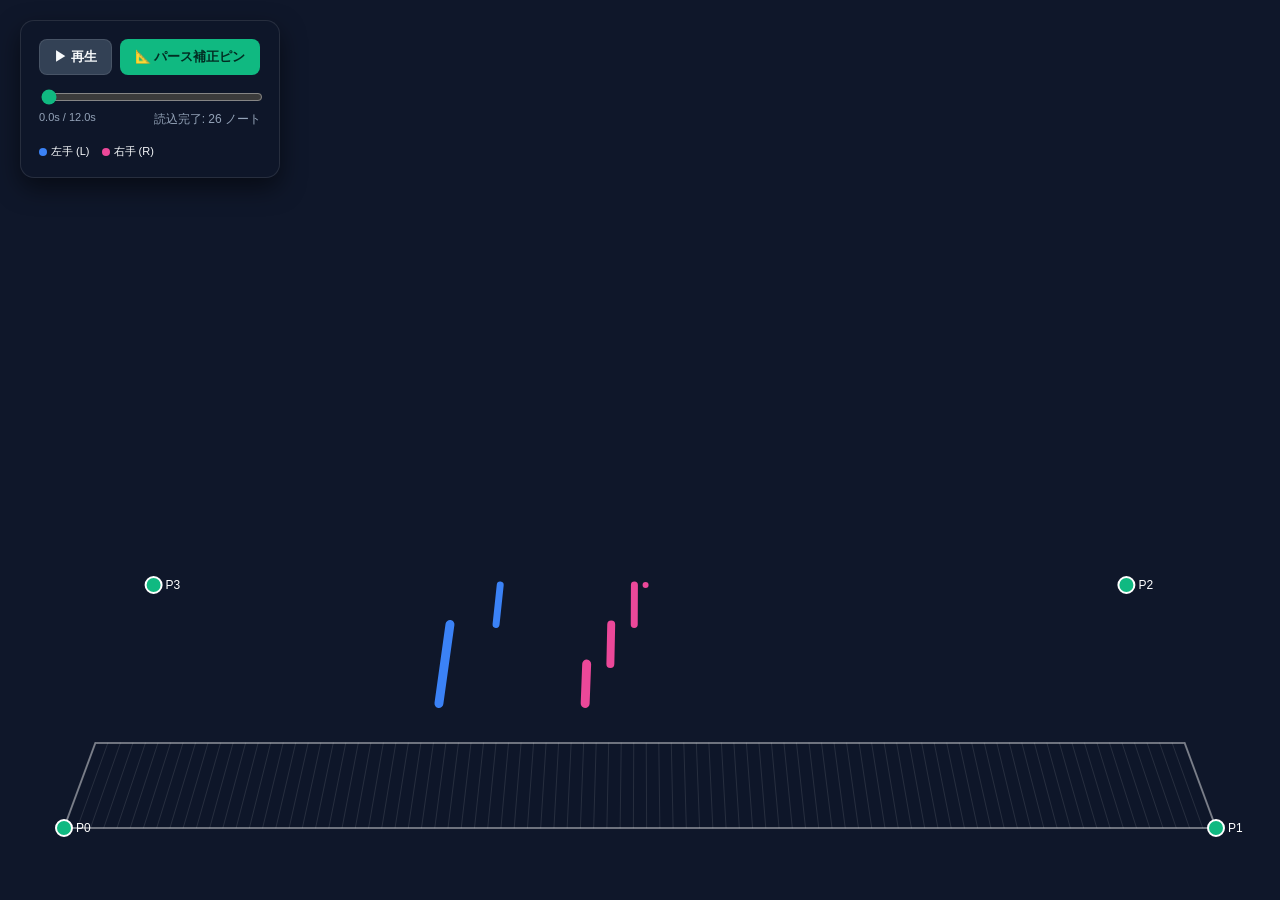
==== web/index.html @ c57ccbf5 "feat(phase1): Complete interactive Web Viewer with Canvas 60fps & Web Audio" ====
<!DOCTYPE html>
<html lang="ja">
<head>
  <meta charset="UTF-8">
  <meta name="viewport" content="width=device-width, initial-scale=1.0">
  <title>Piano Finger Tracker & Visualizer</title>
  <link rel="stylesheet" href="css/viewer.css">
  <script type="module" src="js/main.js"></script>
</head>
<body>
  <div id="app-container">
    <div id="canvas-container">
      <canvas id="viewer-canvas"></canvas>
    </div>

    <!-- HUD コントロール -->
    <div id="ui-controls">
      <div class="controls-row">
        <button id="btn-play">▶ 再生</button>
        <button id="btn-calib" class="active">📐 パース補正ピン</button>
      </div>

      <div class="timeline-container">
        <input type="range" id="time-slider" class="timeline-slider" min="0" max="12.0" step="0.05" value="0">
        <div style="display: flex; justify-content: space-between; font-size: 11px; color: #94a3b8;">
          <span id="time-label">0.0s / 12.0s</span>
          <span id="status-text" class="status-badge">読込中...</span>
        </div>
      </div>

      <div class="legend">
        <div class="legend-item"><div class="legend-dot left"></div>左手 (L)</div>
        <div class="legend-item"><div class="legend-dot right"></div>右手 (R)</div>
      </div>
    </div>
  </div>
</body>
</html>
---- web/css/viewer.css ----
/* web/css/viewer.css */
:root {
  --bg-color: #0f172a;
  --text-color: #f8fafc;
  --accent-color: #10b981;
  --left-hand-color: #3b82f6;
  --right-hand-color: #ec4899;
  --grid-color: rgba(255, 255, 255, 0.15);
}

* {
  box-sizing: border-box;
}

body {
  margin: 0;
  padding: 0;
  background-color: var(--bg-color);
  color: var(--text-color);
  font-family: -apple-system, BlinkMacSystemFont, "Segoe UI", Roboto, sans-serif;
  overflow: hidden;
  user-select: none;
}

#app-container {
  position: relative;
  width: 100vw;
  height: 100vh;
  display: flex;
  flex-direction: column;
}

#canvas-container {
  position: absolute;
  top: 0;
  left: 0;
  width: 100%;
  height: 100%;
  z-index: 1;
}

#viewer-canvas {
  width: 100%;
  height: 100%;
  display: block;
}

#ui-controls {
  position: absolute;
  top: 20px;
  left: 20px;
  z-index: 10;
  background: rgba(15, 23, 42, 0.85);
  backdrop-filter: blur(8px);
  padding: 18px;
  border-radius: 14px;
  border: 1px solid rgba(255, 255, 255, 0.1);
  display: flex;
  flex-direction: column;
  gap: 12px;
  box-shadow: 0 10px 25px rgba(0, 0, 0, 0.5);
  min-width: 260px;
}

.controls-row {
  display: flex;
  gap: 8px;
  align-items: center;
}

button {
  background: #334155;
  color: #f8fafc;
  border: 1px solid rgba(255, 255, 255, 0.1);
  padding: 8px 14px;
  border-radius: 8px;
  cursor: pointer;
  font-size: 13px;
  font-weight: 600;
  transition: all 0.2s;
  display: flex;
  align-items: center;
  gap: 6px;
}

button:hover {
  background: #475569;
}

button.active {
  background: var(--accent-color);
  color: #022c22;
  border-color: transparent;
}

.timeline-container {
  display: flex;
  flex-direction: column;
  gap: 4px;
}

.timeline-slider {
  width: 100%;
  accent-color: var(--accent-color);
}

.status-badge {
  font-size: 12px;
  color: #94a3b8;
  display: flex;
  align-items: center;
  gap: 6px;
}

.legend {
  display: flex;
  gap: 12px;
  font-size: 11px;
  margin-top: 4px;
}

.legend-item {
  display: flex;
  align-items: center;
  gap: 4px;
}

.legend-dot {
  width: 8px;
  height: 8px;
  border-radius: 50%;
}
.legend-dot.left { background: var(--left-hand-color); }
.legend-dot.right { background: var(--right-hand-color); }
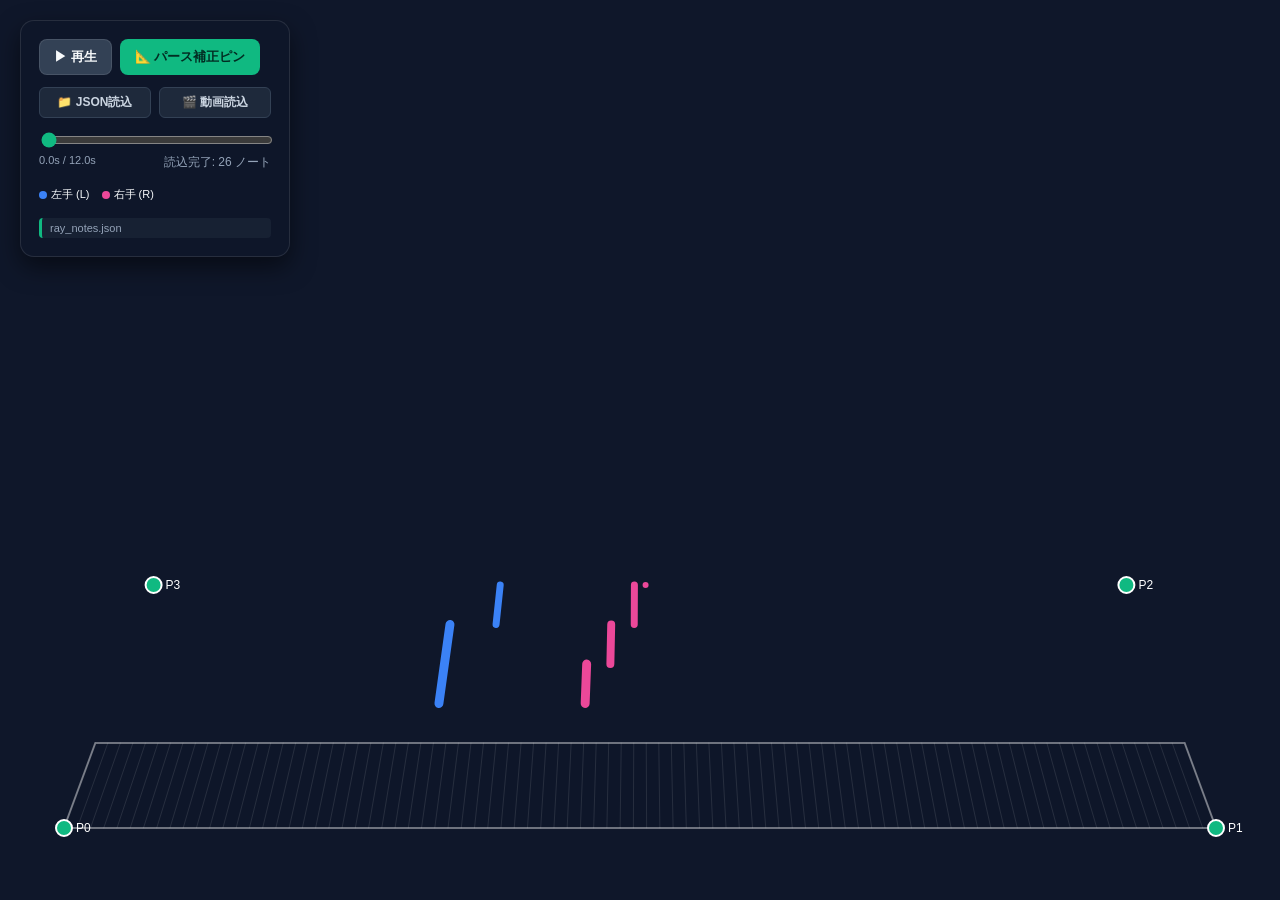
==== commit 07dd922b: "feat(web): add dynamic JSON and video ingestion with drag-and-drop - Update .kiro/steering/web-viewe" ====
--- a/web/index.html
+++ b/web/index.html
@@ -20,6 +20,13 @@
         <button id="btn-calib" class="active">📐 パース補正ピン</button>
       </div>
 
+      <div class="controls-row">
+        <input type="file" id="input-load-json" accept=".json" style="display:none">
+        <button id="btn-load-json" class="btn-tool" title="Load custom notes JSON">📁 JSON読込</button>
+        <input type="file" id="input-load-video" accept="video/*" style="display:none">
+        <button id="btn-load-video" class="btn-tool" title="Load background video MP4/WebM">🎬 動画読込</button>
+      </div>
+
       <div class="timeline-container">
         <input type="range" id="time-slider" class="timeline-slider" min="0" max="12.0" step="0.05" value="0">
         <div style="display: flex; justify-content: space-between; font-size: 11px; color: #94a3b8;">
@@ -32,6 +39,14 @@
         <div class="legend-item"><div class="legend-dot left"></div>左手 (L)</div>
         <div class="legend-item"><div class="legend-dot right"></div>右手 (R)</div>
       </div>
+      <div id="loaded-file-badge" class="badge-status">ray_notes.json</div>
+    </div>
+  </div>
+
+  <div id="drop-overlay">
+    <div class="drop-content">
+      <span class="drop-icon">📂</span>
+      <p>JSON または 動画（MP4/WebM）をここへドロップ</p>
     </div>
   </div>
 </body>
--- a/web/css/viewer.css
+++ b/web/css/viewer.css
@@ -59,7 +59,7 @@
   flex-direction: column;
   gap: 12px;
   box-shadow: 0 10px 25px rgba(0, 0, 0, 0.5);
-  min-width: 260px;
+  min-width: 270px;
 }
 
 .controls-row {
@@ -132,3 +132,64 @@
 }
 .legend-dot.left { background: var(--left-hand-color); }
 .legend-dot.right { background: var(--right-hand-color); }
+
+/* Ingestion UI Styles */
+.btn-tool {
+  background: #1e293b;
+  border: 1px solid #334155;
+  color: #cbd5e1;
+  padding: 6px 12px;
+  font-size: 12px;
+  border-radius: 6px;
+  transition: all 0.2s;
+  flex: 1;
+  justify-content: center;
+}
+
+.btn-tool:hover {
+  background: #334155;
+  color: #f8fafc;
+  border-color: #475569;
+}
+
+#loaded-file-badge {
+  font-size: 11px;
+  color: #94a3b8;
+  margin-top: 4px;
+  padding: 4px 8px;
+  background: rgba(30, 41, 59, 0.6);
+  border-radius: 4px;
+  border-left: 3px solid var(--accent-color);
+  word-break: break-all;
+}
+
+#drop-overlay {
+  position: fixed;
+  inset: 0;
+  background: rgba(15, 23, 42, 0.88);
+  backdrop-filter: blur(4px);
+  border: 3px dashed #38bdf8;
+  display: flex;
+  align-items: center;
+  justify-content: center;
+  z-index: 9999;
+  opacity: 0;
+  pointer-events: none;
+  transition: opacity 0.2s ease;
+}
+
+#drop-overlay.active {
+  opacity: 1;
+  pointer-events: auto;
+}
+
+.drop-content {
+  text-align: center;
+  color: #38bdf8;
+}
+
+.drop-icon {
+  font-size: 52px;
+  display: block;
+  margin-bottom: 12px;
+}
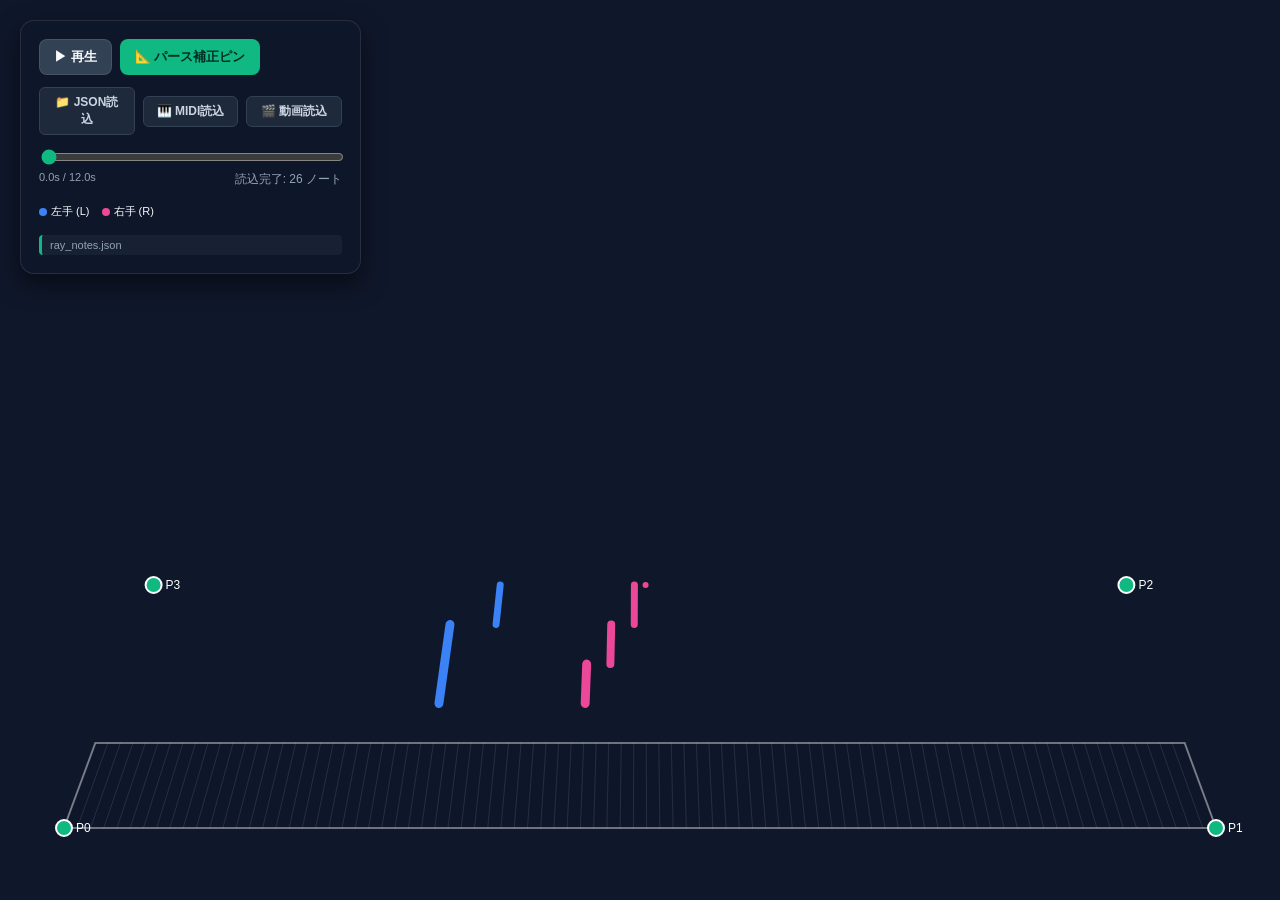
==== commit 9c145d1f: "feat(web): enable direct in-browser MIDI file ingestion (.mid/.midi) - Add web/js/midi_parser.js zer" ====
--- a/web/index.html
+++ b/web/index.html
@@ -23,6 +23,8 @@
       <div class="controls-row">
         <input type="file" id="input-load-json" accept=".json" style="display:none">
         <button id="btn-load-json" class="btn-tool" title="Load custom notes JSON">📁 JSON読込</button>
+        <input type="file" id="input-load-midi" accept=".mid,.midi" style="display:none">
+        <button id="btn-load-midi" class="btn-tool" title="Load Standard MIDI File (.mid)">🎹 MIDI読込</button>
         <input type="file" id="input-load-video" accept="video/*" style="display:none">
         <button id="btn-load-video" class="btn-tool" title="Load background video MP4/WebM">🎬 動画読込</button>
       </div>
@@ -46,7 +48,7 @@
   <div id="drop-overlay">
     <div class="drop-content">
       <span class="drop-icon">📂</span>
-      <p>JSON または 動画（MP4/WebM）をここへドロップ</p>
+      <p>JSON / MIDI (.mid) / 動画 をここへドロップ</p>
     </div>
   </div>
 </body>
--- a/web/css/viewer.css
+++ b/web/css/viewer.css
@@ -40,8 +40,13 @@
 }
 
 #viewer-canvas {
+  position: absolute;
+  top: 0;
+  left: 0;
   width: 100%;
   height: 100%;
+  z-index: 2;
+  pointer-events: auto;
   display: block;
 }
 
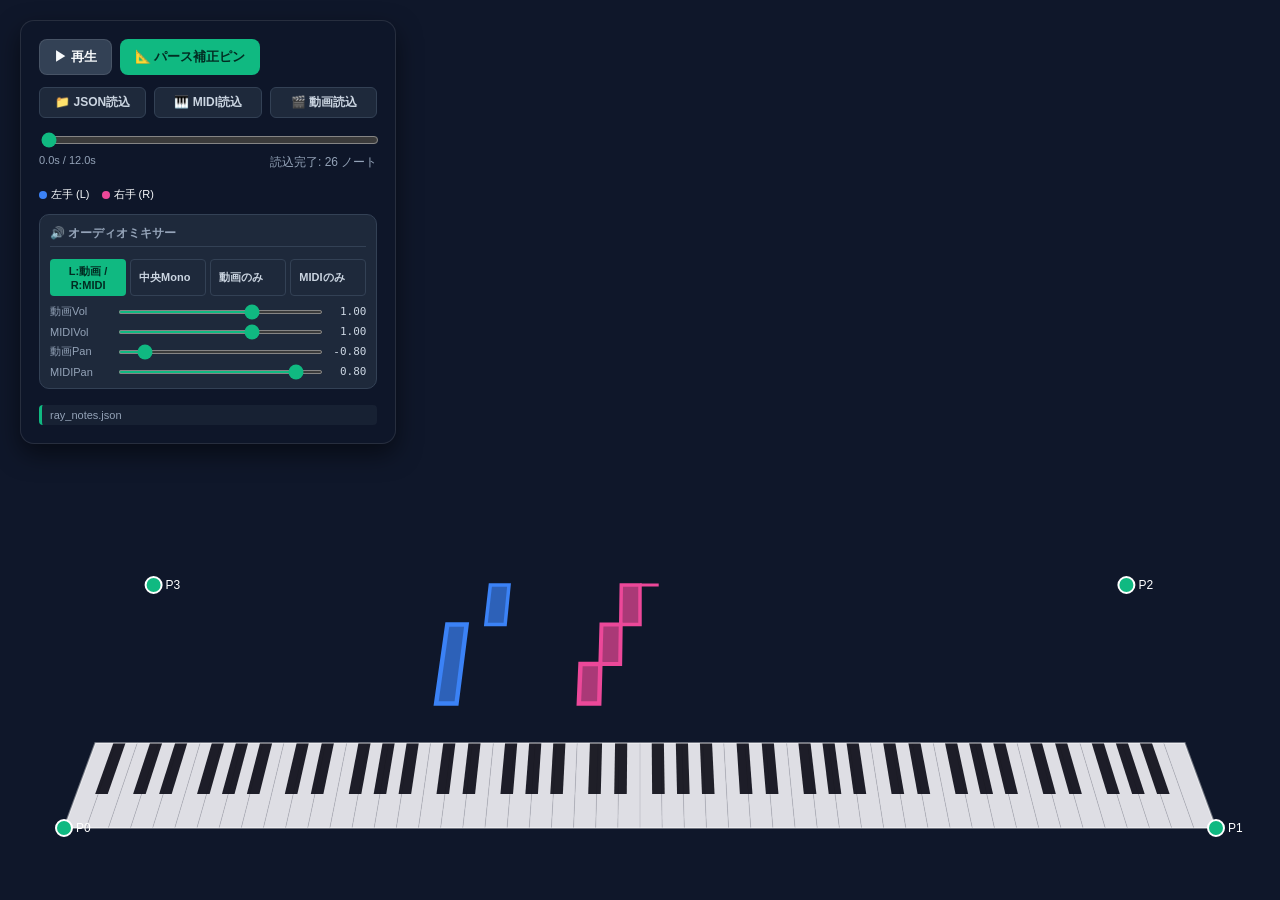
==== commit 1342c660: "feat: adopt lucid-kepler insights (key geometry, wrist hands, L/R audio pan mixer) - D. Key geometry" ====
--- a/web/index.html
+++ b/web/index.html
@@ -41,6 +41,42 @@
         <div class="legend-item"><div class="legend-dot left"></div>左手 (L)</div>
         <div class="legend-item"><div class="legend-dot right"></div>右手 (R)</div>
       </div>
+
+      <!-- Audio Mixer Section -->
+      <div class="mixer-section">
+        <div class="mixer-header">
+          <span>🔊 オーディオミキサー</span>
+        </div>
+        <div class="mixer-presets">
+          <button class="preset-btn active" id="preset-lr">L:動画 / R:MIDI</button>
+          <button class="preset-btn" id="preset-mono">中央Mono</button>
+          <button class="preset-btn" id="preset-video">動画のみ</button>
+          <button class="preset-btn" id="preset-midi">MIDIのみ</button>
+        </div>
+        <div class="mixer-sliders">
+          <div class="slider-row">
+            <label>動画Vol</label>
+            <input type="range" id="slider-video-vol" min="0" max="1.5" step="0.05" value="1.0">
+            <span class="slider-value" id="val-video-vol">1.00</span>
+          </div>
+          <div class="slider-row">
+            <label>MIDIVol</label>
+            <input type="range" id="slider-synth-vol" min="0" max="1.5" step="0.05" value="1.0">
+            <span class="slider-value" id="val-synth-vol">1.00</span>
+          </div>
+          <div class="slider-row">
+            <label>動画Pan</label>
+            <input type="range" id="slider-video-pan" min="-1" max="1" step="0.05" value="-0.8">
+            <span class="slider-value" id="val-video-pan">-0.80</span>
+          </div>
+          <div class="slider-row">
+            <label>MIDIPan</label>
+            <input type="range" id="slider-synth-pan" min="-1" max="1" step="0.05" value="0.8">
+            <span class="slider-value" id="val-synth-pan">0.80</span>
+          </div>
+        </div>
+      </div>
+
       <div id="loaded-file-badge" class="badge-status">ray_notes.json</div>
     </div>
   </div>
--- a/web/css/viewer.css
+++ b/web/css/viewer.css
@@ -6,6 +6,10 @@
   --left-hand-color: #3b82f6;
   --right-hand-color: #ec4899;
   --grid-color: rgba(255, 255, 255, 0.15);
+  --mixer-bg: #1e293b;
+  --mixer-border: #334155;
+  --slider-track: #334155;
+  --slider-thumb: #10b981;
 }
 
 * {
@@ -65,6 +69,8 @@
   gap: 12px;
   box-shadow: 0 10px 25px rgba(0, 0, 0, 0.5);
   min-width: 270px;
+  max-height: calc(100vh - 40px);
+  overflow-y: auto;
 }
 
 .controls-row {
@@ -198,3 +204,90 @@
   display: block;
   margin-bottom: 12px;
 }
+
+/* Audio Mixer Styles */
+.mixer-section {
+  display: flex;
+  flex-direction: column;
+  gap: 8px;
+  background: var(--mixer-bg);
+  border: 1px solid var(--mixer-border);
+  border-radius: 10px;
+  padding: 10px;
+}
+
+.mixer-header {
+  display: flex;
+  justify-content: space-between;
+  align-items: center;
+  font-size: 12px;
+  font-weight: 600;
+  color: #94a3b8;
+  border-bottom: 1px solid var(--mixer-border);
+  padding-bottom: 4px;
+  margin-bottom: 4px;
+}
+
+.mixer-presets {
+  display: flex;
+  gap: 4px;
+  flex-wrap: wrap;
+}
+
+.preset-btn {
+  background: #1e293b;
+  border: 1px solid #334155;
+  color: #cbd5e1;
+  padding: 4px 8px;
+  font-size: 11px;
+  border-radius: 4px;
+  cursor: pointer;
+  transition: all 0.2s;
+  flex: 1;
+  min-width: 70px;
+  text-align: center;
+}
+
+.preset-btn:hover {
+  background: #334155;
+  color: #f8fafc;
+  border-color: #475569;
+}
+
+.preset-btn.active {
+  background: var(--accent-color);
+  color: #022c22;
+  border-color: transparent;
+}
+
+.mixer-sliders {
+  display: flex;
+  flex-direction: column;
+  gap: 6px;
+}
+
+.slider-row {
+  display: flex;
+  align-items: center;
+  gap: 6px;
+  font-size: 11px;
+  color: #94a3b8;
+}
+
+.slider-row label {
+  width: 60px;
+  flex-shrink: 0;
+}
+
+.slider-row input[type="range"] {
+  flex: 1;
+  accent-color: var(--accent-color);
+  height: 4px;
+}
+
+.slider-row .slider-value {
+  width: 35px;
+  text-align: right;
+  font-family: monospace;
+  color: #cbd5e1;
+}
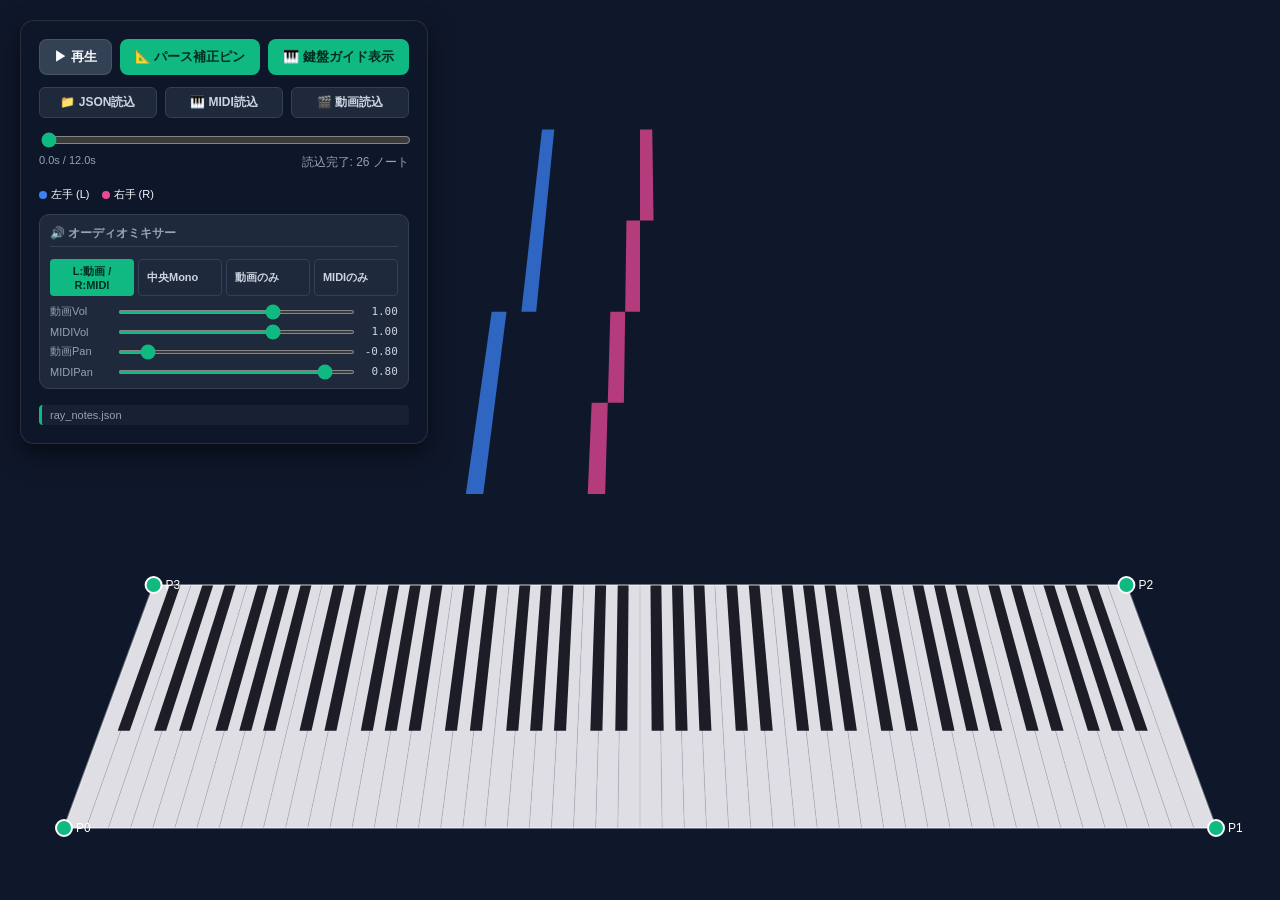
==== commit 4c519429: "fix(viewer): align pins with 4 keyboard corners, remove note outline, and add keyboard guide toggle " ====
--- a/web/index.html
+++ b/web/index.html
@@ -18,6 +18,7 @@
       <div class="controls-row">
         <button id="btn-play">▶ 再生</button>
         <button id="btn-calib" class="active">📐 パース補正ピン</button>
+        <button id="btn-toggle-keyboard" class="active" title="鍵盤ガイドの表示/非表示">🎹 鍵盤ガイド表示</button>
       </div>
 
       <div class="controls-row">
